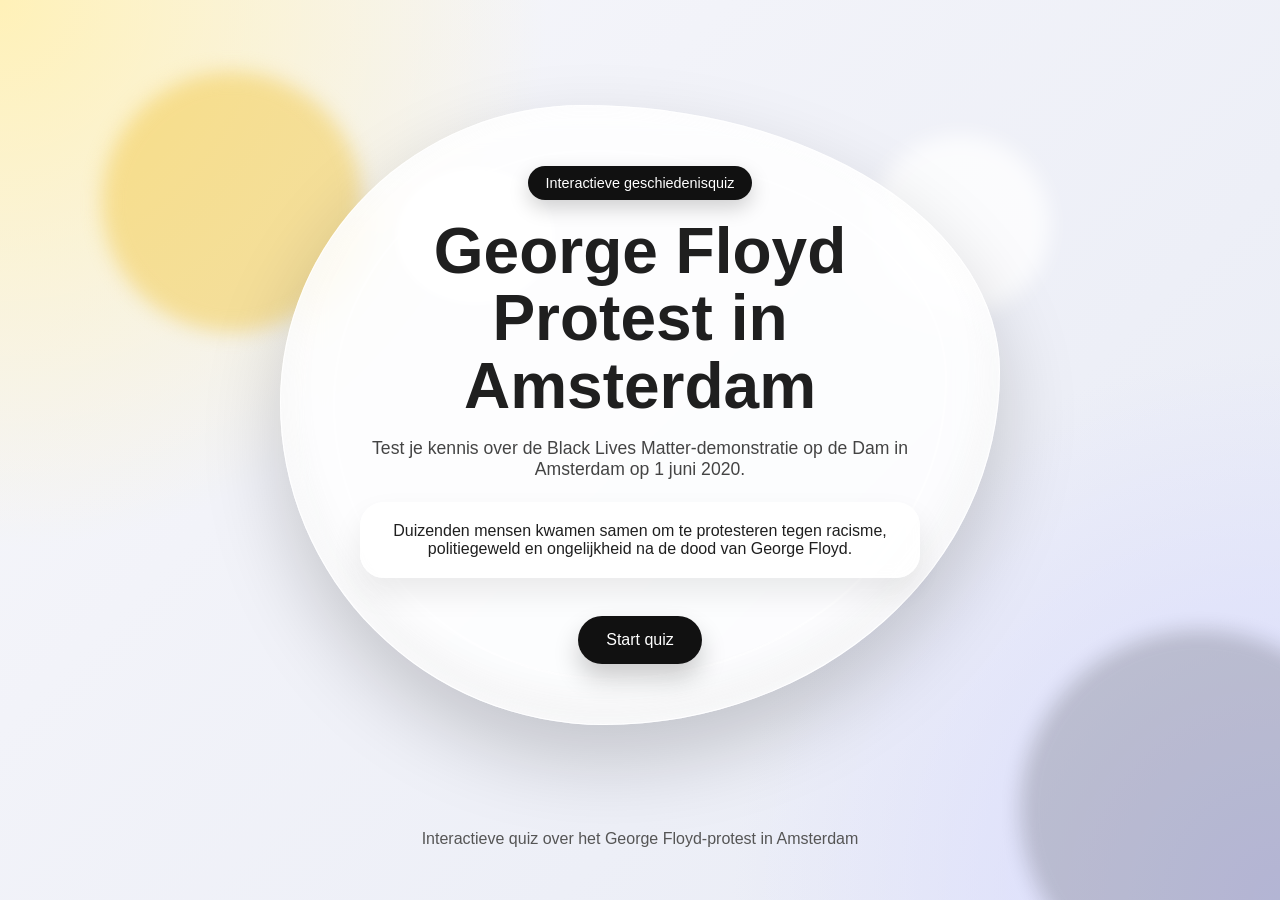
==== index.html @ 0e149b81 "George floyd Ahmad" ====
<!DOCTYPE html>
<html lang="nl">
<head>
  <meta charset="UTF-8" />
  <meta name="viewport" content="width=device-width, initial-scale=1.0" />
  <title>Quiz: George Floyd Protest in Amsterdam</title>
  <link rel="stylesheet" href="style.css" />
</head>
<body>
  <div class="bg-circle circle-one"></div>
  <div class="bg-circle circle-two"></div>
  <div class="bg-circle circle-three"></div>

  <main class="page-wrapper">
    <section class="circle-popup">
      <div id="start-screen" class="screen active">
        <p class="small-label">Interactieve geschiedenisquiz</p>
        <h1>George Floyd Protest in Amsterdam</h1>
        <p class="intro-text">
          Test je kennis over de Black Lives Matter-demonstratie op de Dam in Amsterdam op 1 juni 2020.
        </p>

        <div class="info-box">
          <p>
            Duizenden mensen kwamen samen om te protesteren tegen racisme, politiegeweld en ongelijkheid na de dood van George Floyd.
          </p>
        </div>

        <button id="start-btn" class="main-btn">Start quiz</button>
      </div>

      <div id="quiz-screen" class="screen hidden">
        <div class="quiz-top">
          <span id="question-number">Vraag 1 van 6</span>
          <span id="score-display">Score: 0</span>
        </div>

        <div class="progress-ring">
          <div class="progress-bar">
            <div id="progress-fill"></div>
          </div>
        </div>

        <h2 id="question-text">Vraag komt hier</h2>
        <div id="answer-buttons" class="answer-grid"></div>

        <p id="feedback"></p>
        <button id="next-btn" class="main-btn hidden">Volgende vraag</button>
      </div>

      <div id="result-screen" class="screen hidden">
        <p class="small-label">Resultaat</p>
        <h1>Quiz klaar!</h1>
        <p id="final-score" class="intro-text"></p>
        <p id="result-message" class="info-box"></p>
        <button id="restart-btn" class="main-btn">Opnieuw proberen</button>
      </div>
    </section>
  </main>

  <footer>
    <p>Interactieve quiz over het George Floyd-protest in Amsterdam</p>
  </footer>

  <script src="script.js"></script>
</body>
</html>
---- style.css ----
* {
  margin: 0;
  padding: 0;
  box-sizing: border-box;
}

html {
  scroll-behavior: smooth;
}

body {
  min-height: 100vh;
  font-family: Arial, Helvetica, sans-serif;
  background:
    radial-gradient(circle at top left, #fff1b8, transparent 35%),
    radial-gradient(circle at bottom right, #d7d9ff, transparent 35%),
    linear-gradient(135deg, #f7f7fb, #e8ebf5);
  color: #1f1f1f;
  overflow-x: hidden;
}

.bg-circle {
  position: fixed;
  border-radius: 50%;
  z-index: -1;
  filter: blur(10px);
  opacity: 0.5;
  animation: float 7s ease-in-out infinite;
}

.circle-one {
  width: 260px;
  height: 260px;
  background: #f2c94c;
  top: 8%;
  left: 8%;
}

.circle-two {
  width: 360px;
  height: 360px;
  background: #111;
  right: -100px;
  bottom: -90px;
  opacity: 0.18;
  animation-delay: 1.5s;
}

.circle-three {
  width: 180px;
  height: 180px;
  background: #ffffff;
  right: 18%;
  top: 15%;
  opacity: 0.75;
  animation-delay: 3s;
}

.page-wrapper {
  min-height: calc(100vh - 70px);
  display: flex;
  align-items: center;
  justify-content: center;
  padding: 40px 20px;
}

.circle-popup {
  width: min(92vw, 720px);
  min-height: 620px;
  padding: 55px;
  border-radius: 42% 58% 55% 45% / 48% 43% 57% 52%;
  background: rgba(255, 255, 255, 0.82);
  backdrop-filter: blur(20px);
  box-shadow:
    0 35px 80px rgba(0, 0, 0, 0.18),
    inset 0 0 40px rgba(255, 255, 255, 0.9),
    inset 0 -18px 40px rgba(0, 0, 0, 0.06);
  border: 1px solid rgba(255, 255, 255, 0.9);
  display: flex;
  align-items: center;
  justify-content: center;
  animation: popIn 0.9s cubic-bezier(0.16, 1, 0.3, 1), morph 8s ease-in-out infinite;
  position: relative;
}

.circle-popup::before {
  content: "";
  position: absolute;
  width: 22%;
  height: 22%;
  top: 10%;
  left: 16%;
  border-radius: 50%;
  background: rgba(255, 255, 255, 0.75);
  filter: blur(2px);
}

.circle-popup::after {
  content: "";
  position: absolute;
  width: 85%;
  height: 85%;
  border-radius: inherit;
  border: 2px solid rgba(255, 255, 255, 0.55);
  pointer-events: none;
}

.screen {
  width: 100%;
  max-width: 560px;
  text-align: center;
  position: relative;
  z-index: 2;
  animation: softFade 0.45s ease;
}

.hidden {
  display: none;
}

.small-label {
  display: inline-block;
  background: #111;
  color: white;
  padding: 9px 18px;
  border-radius: 999px;
  font-size: 0.9rem;
  margin-bottom: 18px;
  box-shadow: 0 8px 20px rgba(0, 0, 0, 0.18);
}

h1 {
  font-size: clamp(2.1rem, 6vw, 4rem);
  line-height: 1.05;
  margin-bottom: 18px;
}

h2 {
  font-size: clamp(1.6rem, 4vw, 2.4rem);
  line-height: 1.2;
  margin-bottom: 24px;
}

.intro-text {
  font-size: 1.1rem;
  margin-bottom: 22px;
  color: #444;
}

.info-box {
  background: rgba(255, 255, 255, 0.75);
  border-radius: 24px;
  padding: 20px;
  margin: 20px 0;
  box-shadow:
    0 15px 30px rgba(0, 0, 0, 0.08),
    inset 0 0 20px rgba(255, 255, 255, 0.9);
}

.info-box p {
  margin: 0;
}

.main-btn {
  border: none;
  background: #111;
  color: white;
  padding: 15px 28px;
  border-radius: 999px;
  font-size: 1rem;
  cursor: pointer;
  margin-top: 18px;
  transition:
    transform 0.25s ease,
    box-shadow 0.25s ease,
    background 0.25s ease;
  box-shadow: 0 14px 26px rgba(0, 0, 0, 0.2);
}

.main-btn:hover {
  transform: translateY(-5px) scale(1.04);
  background: #2b2b2b;
  box-shadow: 0 22px 35px rgba(0, 0, 0, 0.25);
}

.main-btn:active {
  transform: translateY(-1px) scale(0.98);
}

.quiz-top {
  display: flex;
  justify-content: space-between;
  gap: 15px;
  margin-bottom: 18px;
  font-weight: bold;
  color: #333;
}

.progress-ring {
  background: rgba(255, 255, 255, 0.6);
  padding: 8px;
  border-radius: 999px;
  margin-bottom: 28px;
  box-shadow: inset 0 0 12px rgba(0, 0, 0, 0.08);
}

.progress-bar {
  height: 12px;
  background: #e4e4e4;
  border-radius: 999px;
  overflow: hidden;
}

#progress-fill {
  height: 100%;
  width: 0%;
  background: #f2c94c;
  border-radius: 999px;
  transition: width 0.55s cubic-bezier(0.16, 1, 0.3, 1);
}

.answer-grid {
  display: grid;
  gap: 14px;
  margin-top: 20px;
}

.answer-btn {
  border: 2px solid rgba(0, 0, 0, 0.08);
  background: rgba(255, 255, 255, 0.9);
  color: #222;
  padding: 16px 18px;
  border-radius: 20px;
  cursor: pointer;
  font-size: 1rem;
  text-align: left;
  transition:
    transform 0.25s ease,
    background 0.25s ease,
    border-color 0.25s ease,
    box-shadow 0.25s ease;
  box-shadow: 0 10px 22px rgba(0, 0, 0, 0.06);
}

.answer-btn:hover {
  transform: translateX(8px) scale(1.02);
  border-color: #f2c94c;
  box-shadow: 0 16px 30px rgba(0, 0, 0, 0.12);
}

.answer-btn:disabled {
  cursor: not-allowed;
}

.correct {
  background: #c8f7c5;
  border-color: #27ae60;
  animation: answerPop 0.35s ease;
}

.wrong {
  background: #ffd1d1;
  border-color: #c0392b;
  animation: shake 0.35s ease;
}

#feedback {
  min-height: 30px;
  margin-top: 18px;
  font-weight: bold;
}

footer {
  text-align: center;
  color: #555;
  padding: 0 20px 25px;
}

footer p {
  margin: 0;
}

@keyframes popIn {
  from {
    opacity: 0;
    transform: scale(0.45) translateY(40px);
  }

  to {
    opacity: 1;
    transform: scale(1) translateY(0);
  }
}

@keyframes morph {
  0% {
    border-radius: 42% 58% 55% 45% / 48% 43% 57% 52%;
  }

  50% {
    border-radius: 58% 42% 45% 55% / 43% 57% 43% 57%;
  }

  100% {
    border-radius: 42% 58% 55% 45% / 48% 43% 57% 52%;
  }
}

@keyframes float {
  0% {
    transform: translateY(0) scale(1);
  }

  50% {
    transform: translateY(-25px) scale(1.05);
  }

  100% {
    transform: translateY(0) scale(1);
  }
}

@keyframes softFade {
  from {
    opacity: 0;
    transform: scale(0.96) translateY(10px);
  }

  to {
    opacity: 1;
    transform: scale(1) translateY(0);
  }
}

@keyframes answerPop {
  0% {
    transform: scale(1);
  }

  50% {
    transform: scale(1.04);
  }

  100% {
    transform: scale(1);
  }
}

@keyframes shake {
  0% {
    transform: translateX(0);
  }

  25% {
    transform: translateX(-6px);
  }

  50% {
    transform: translateX(6px);
  }

  75% {
    transform: translateX(-4px);
  }

  100% {
    transform: translateX(0);
  }
}

@media (max-width: 700px) {
  .page-wrapper {
    padding: 25px 14px;
  }

  .circle-popup {
    width: 100%;
    min-height: auto;
    padding: 35px 24px;
    border-radius: 32px;
    animation: popIn 0.9s cubic-bezier(0.16, 1, 0.3, 1);
  }

  .circle-popup::before,
  .circle-popup::after {
    display: none;
  }

  .quiz-top {
    flex-direction: column;
    align-items: center;
  }

  .answer-btn {
    text-align: center;
  }
}
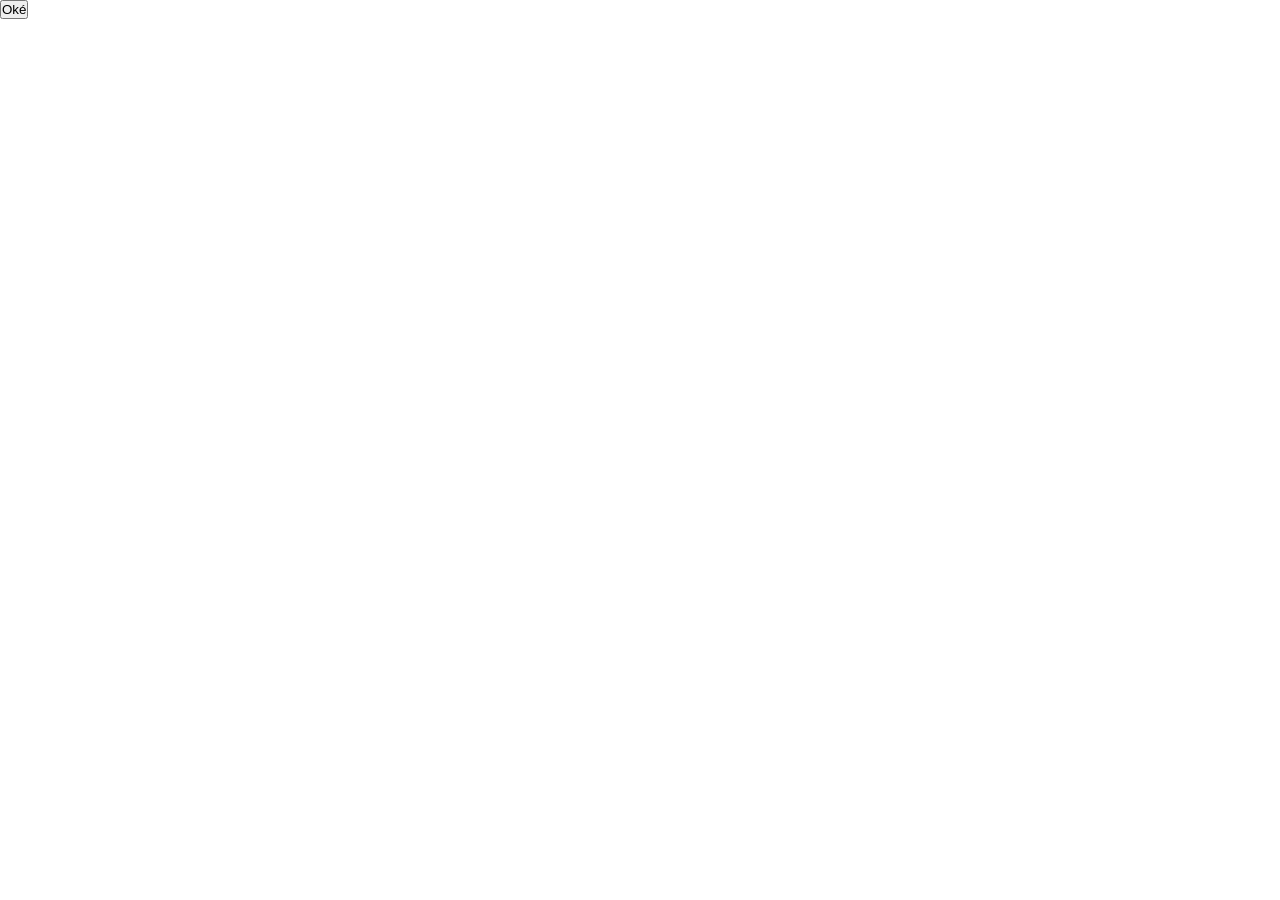
==== commit a072a5ff: "22 mei" ====
--- a/index.html
+++ b/index.html
@@ -1,67 +1,13 @@
 <!DOCTYPE html>
 <html lang="nl">
 <head>
-  <meta charset="UTF-8" />
-  <meta name="viewport" content="width=device-width, initial-scale=1.0" />
-  <title>Quiz: George Floyd Protest in Amsterdam</title>
-  <link rel="stylesheet" href="style.css" />
+    <meta charset="UTF-8">
+    <meta name="viewport" content="width=device-width, initial-scale=1.0">
+    <link rel="stylesheet" href="css/De_Dam_style.css">
+    <script src="js/De_Dam_main.js" type="module"></script>
+    <title>De Dam</title>
 </head>
 <body>
-  <div class="bg-circle circle-one"></div>
-  <div class="bg-circle circle-two"></div>
-  <div class="bg-circle circle-three"></div>
-
-  <main class="page-wrapper">
-    <section class="circle-popup">
-      <div id="start-screen" class="screen active">
-        <p class="small-label">Interactieve geschiedenisquiz</p>
-        <h1>George Floyd Protest in Amsterdam</h1>
-        <p class="intro-text">
-          Test je kennis over de Black Lives Matter-demonstratie op de Dam in Amsterdam op 1 juni 2020.
-        </p>
-
-        <div class="info-box">
-          <p>
-            Duizenden mensen kwamen samen om te protesteren tegen racisme, politiegeweld en ongelijkheid na de dood van George Floyd.
-          </p>
-        </div>
-
-        <button id="start-btn" class="main-btn">Start quiz</button>
-      </div>
-
-      <div id="quiz-screen" class="screen hidden">
-        <div class="quiz-top">
-          <span id="question-number">Vraag 1 van 6</span>
-          <span id="score-display">Score: 0</span>
-        </div>
-
-        <div class="progress-ring">
-          <div class="progress-bar">
-            <div id="progress-fill"></div>
-          </div>
-        </div>
-
-        <h2 id="question-text">Vraag komt hier</h2>
-        <div id="answer-buttons" class="answer-grid"></div>
-
-        <p id="feedback"></p>
-        <button id="next-btn" class="main-btn hidden">Volgende vraag</button>
-      </div>
-
-      <div id="result-screen" class="screen hidden">
-        <p class="small-label">Resultaat</p>
-        <h1>Quiz klaar!</h1>
-        <p id="final-score" class="intro-text"></p>
-        <p id="result-message" class="info-box"></p>
-        <button id="restart-btn" class="main-btn">Opnieuw proberen</button>
-      </div>
-    </section>
-  </main>
-
-  <footer>
-    <p>Interactieve quiz over het George Floyd-protest in Amsterdam</p>
-  </footer>
-
-  <script src="script.js"></script>
+    
 </body>
 </html>
--- a/css/De_Dam_style.css
+++ b/css/De_Dam_style.css
@@ -0,0 +1,53 @@
+*{
+    margin: 0;
+    padding: 0;
+    box-sizing: border-box;
+}
+
+html, body {
+    min-height: 100vh;
+    overflow: hidden;
+}
+
+html {
+    font-size: 62.5%; /* font is 10px */
+    scroll-behavior: smooth;
+    font-family: sans-serif;
+}
+
+img{
+    display: flex;
+    justify-self: center;
+    position: absolute;
+    max-width: 100%;
+    height: auto;
+}
+
+h1 {
+    display: flex;
+    justify-self: center;
+}
+
+.image {
+    width: 90vw;
+}
+
+.eerste_audio_button {
+    position: absolute;
+    width: 1rem;
+    height: 1rem;
+    bottom: 16rem;
+    left: 50vw;
+    border-radius: 1rem;
+}
+
+@media screen and (max-width: 667px) {
+    .image {
+        width: 58rem;
+    }
+
+    button {
+        bottom: 2rem;
+        left: 1rem;
+    }
+}
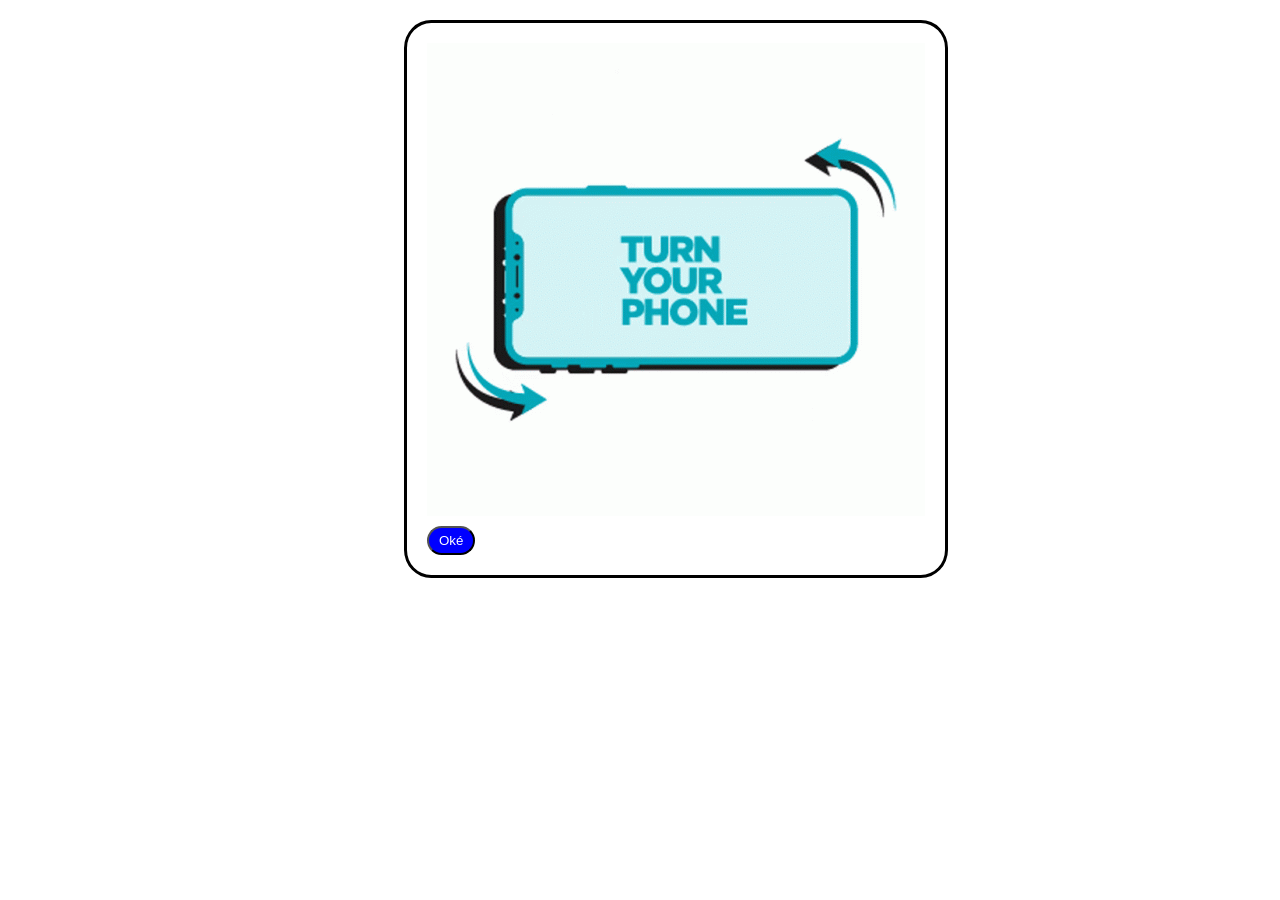
==== commit 554d6759: "Module aangepast" ====
--- a/index.html
+++ b/index.html
@@ -3,8 +3,8 @@
 <head>
     <meta charset="UTF-8">
     <meta name="viewport" content="width=device-width, initial-scale=1.0">
-    <link rel="stylesheet" href="css/De_Dam_style.css">
-    <script src="js/De_Dam_main.js" type="module"></script>
+    <link rel="stylesheet" href="../css/De_Dam_style.css">
+    <script src="../js/De_Dam_main.js" type="module"></script>
     <title>De Dam</title>
 </head>
 <body>
--- a/css/De_Dam_style.css
+++ b/css/De_Dam_style.css
@@ -18,9 +18,26 @@
 img{
     display: flex;
     justify-self: center;
-    position: absolute;
     max-width: 100%;
     height: auto;
+}
+
+.pop-up_scherm {
+    position: absolute;
+    padding: 2rem;
+    left: 30vw;
+    justify-content: center;
+    border: black solid;
+    border-radius: 5%;
+    margin: 2rem;
+}
+
+.oke_button {
+    border-radius: 5rem;
+    padding: 0.5rem 1rem 0.5rem 1rem;
+    margin-top: 1rem;
+    background-color: blue;
+    color: white;
 }
 
 h1 {
@@ -28,17 +45,37 @@
     justify-self: center;
 }
 
-.image {
-    width: 90vw;
+.De_Dam_image {
+    padding: 1rem;
+    height: 40vw;
 }
 
 .eerste_audio_button {
     position: absolute;
-    width: 1rem;
-    height: 1rem;
-    bottom: 16rem;
-    left: 50vw;
+    width: 2rem;
+    height: 2rem;
+    bottom: 25rem;
+    left: 47vw;
     border-radius: 1rem;
+    background-color: blue;
+}
+
+.div__Audio_Balk {
+    position: absolute;
+    width: 6rem;
+    height: 6rem;
+    bottom: 28rem;
+    left: 44vw;
+    background-color: white;
+}
+
+.button__Audio_button {
+    position: relative;
+    top: 30%;
+    display: flex;
+    padding: 0.2rem;
+    justify-self: center;
+    border-radius: 5rem;
 }
 
 @media screen and (max-width: 667px) {
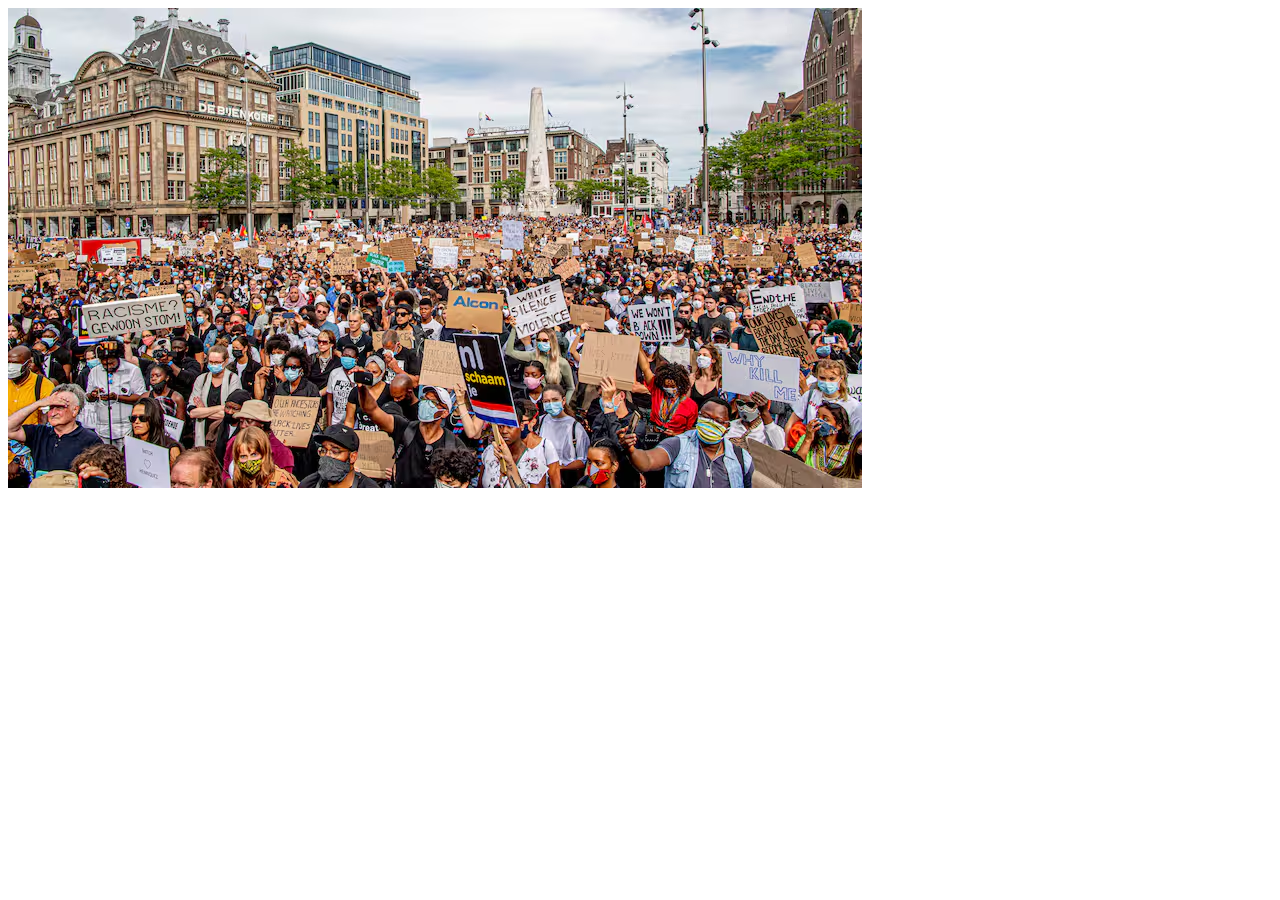
==== commit eb7929b1: "plaatje in ... i don't anymore the message" ====
--- a/index.html
+++ b/index.html
@@ -3,11 +3,11 @@
 <head>
     <meta charset="UTF-8">
     <meta name="viewport" content="width=device-width, initial-scale=1.0">
-    <link rel="stylesheet" href="../css/De_Dam_style.css">
-    <script src="../js/De_Dam_main.js" type="module"></script>
+    <link rel="stylesheet">
+    <script></script>
     <title>De Dam</title>
 </head>
 <body>
-    
+    <img src="image/onderzoek-besluitvorming-rond-black-lives-matter-protest-op-dam-was-slordig.png" alt="Mensen die protesteren op de dam">
 </body>
 </html>
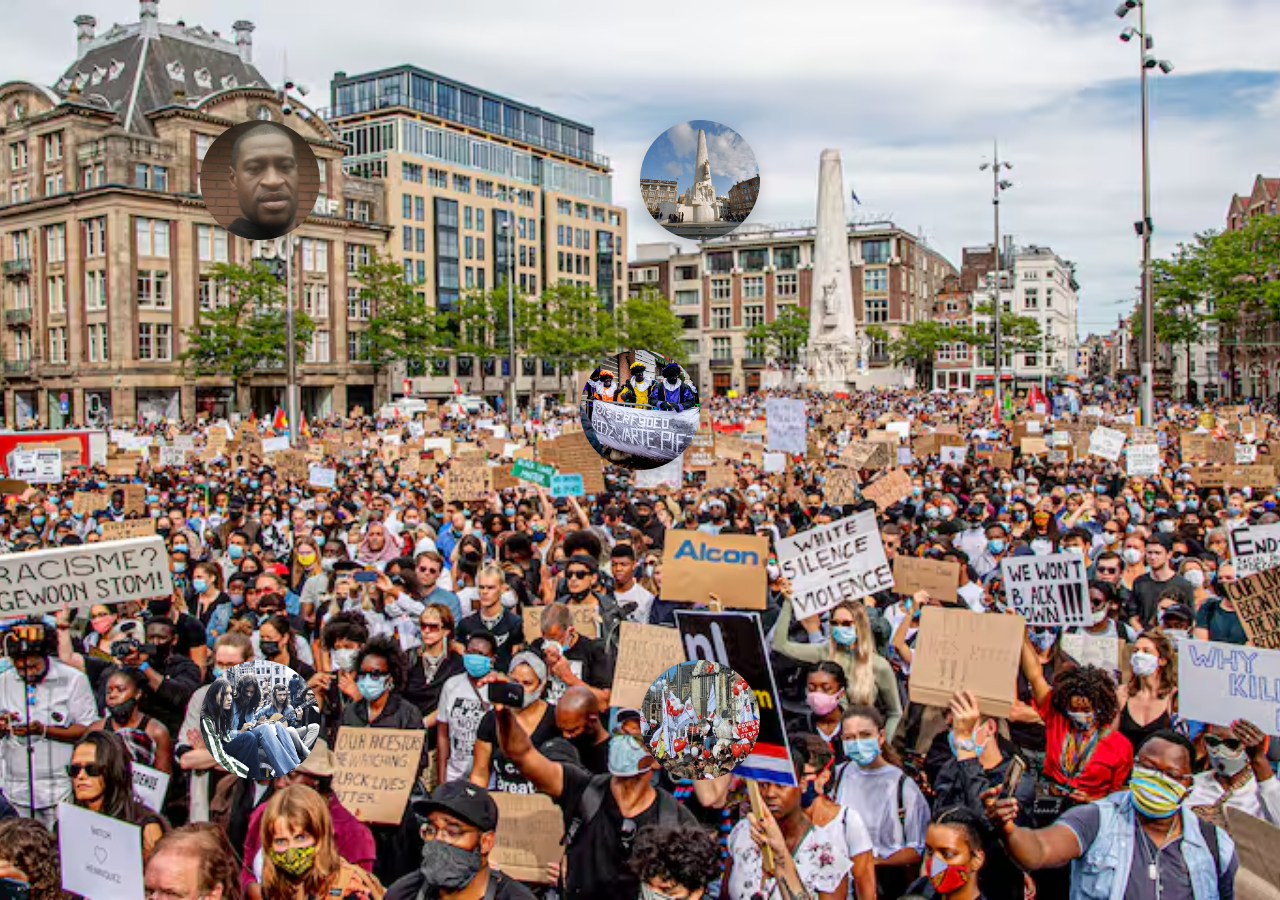
==== commit 7bfb3796: "De Dam bubbles sub onderwerpen" ====
--- a/index.html
+++ b/index.html
@@ -1,13 +1,69 @@
 <!DOCTYPE html>
-<html lang="nl">
+<html lang="en">
 <head>
-    <meta charset="UTF-8">
-    <meta name="viewport" content="width=device-width, initial-scale=1.0">
-    <link rel="stylesheet">
-    <script></script>
-    <title>De Dam</title>
+  <meta charset="UTF-8">
+  <meta name="viewport" content="width=device-width, initial-scale=1.0">
+  <title>De Dam</title>
+  <link rel="stylesheet" href="css/style.css">
 </head>
 <body>
-    <img src="image/onderzoek-besluitvorming-rond-black-lives-matter-protest-op-dam-was-slordig.png" alt="Mensen die protesteren op de dam">
+
+  <!-- Het Monument -->
+  <div id="het-monument" class="bubble-container">
+    <div class="bubble">
+      <img src="image/Overzicht_voorzijde-Amsterdam-20357041-RCE.jpg" alt="Het Monument">
+    </div>
+
+    <div class="popup-text">
+      Het Nationaal Monument op de Dam is een herdenkingsmonument voor de slachtoffers van de Tweede Wereldoorlog. Het werd onthuld in 1956 en staat symbool voor vrijheid, vrede en herdenking. Elk jaar vindt hier op 4 mei de nationale Dodenherdenking plaats.
+    </div>
+  </div>
+
+  <!-- Corona Protest -->
+  <div id="corona" class="bubble-container">
+    <div class="bubble">
+      <img src="image/Grote drukte bij coronaprotest op Dam, stoet loopt door de binnenstad.jpg" alt="Corona Protest">
+    </div>
+
+    <div class="popup-text">
+      Tijdens de coronapandemie vonden op de Dam protesten plaats tegen coronamaatregelen. Sommige demonstraties trokken veel mensen, waardoor discussie ontstond over de naleving van de coronaregels.
+    </div>
+  </div>
+
+  <!-- George Floyd -->
+  <div id="George-Floyd" class="bubble-container">
+    <div class="bubble">
+      <img src="image/_112565487_floyd.png" alt="George Floyd">
+    </div>
+
+    <div class="popup-text">
+      De dood van George Floyd leidde wereldwijd tot protesten tegen racisme en politiegeweld. Op de De Dam in Amsterdam kwamen op 1 juni 2020 duizenden mensen bijeen voor een grote Black Lives Matter-demonstratie om solidariteit te tonen en aandacht te vragen voor discriminatie en ongelijkheid.
+    </div>
+  </div>
+
+  <!-- De jongeren -->
+  <div id="jongeren" class="bubble-container">
+    <div class="bubble">
+      <img src="image/Jongeren_in_Amsterdam_bij_het_Monument_op_de_Dam,_Bestanddeelnr_254-9287.jpg" alt="jongeren">
+    </div>
+
+    <div class="popup-text">
+      Veel jongeren werden door het Black Lives Matter-protest op de De Dam bewuster van racisme en discriminatie. Het protest motiveerde hen om zich meer uit te spreken over gelijkheid, sociale rechtvaardigheid en maatschappelijke problemen.
+    </div>
+  </div>
+
+  <!-- zwarte-piet -->
+  <div id="zwarte-piet" class="bubble-container">
+    <div class="bubble">
+      <img src="image/2017-actievoerders-voor-het-behoud-van-zwarte-piet-tijdens-de.jpg" alt="zwarte piet">
+    </div>
+
+    <div class="popup-text">
+      Het Black Lives Matter-protest op de De Dam zorgde voor meer aandacht voor de discussie over Zwarte Piet. Veel mensen zagen beide onderwerpen als onderdeel van de strijd tegen racisme.
+    </div>
+  </div>
+
+  <script src="js/script.js"></script>
+
 </body>
 </html>
--- a/css/style.css
+++ b/css/style.css
@@ -0,0 +1,111 @@
+body {
+  font-family: Arial, sans-serif;
+  min-height: 100vh;
+  margin: 0;
+
+  background-image: url("../image/onderzoek-besluitvorming-rond-black-lives-matter-protest-op-dam-was-slordig.png");
+  background-repeat: no-repeat;
+  background-size: cover;
+  background-position: center;
+}
+
+.bubble-container {
+  position: absolute;
+  text-align: center;
+}
+
+/* Bubble Positions */
+
+#het-monument {
+  top: 120px;
+  right: 520px;
+}
+
+#corona {
+  bottom: 120px;
+  right: 520px;
+}
+
+#George-Floyd {
+  top: 120px;
+  left: 200px;
+}
+
+#jongeren {
+  bottom: 120px;
+  left: 200px;
+}
+
+#zwarte-piet {
+  top: 350px;
+  left: 50%;
+  transform: translateX(-50%);
+}
+
+/* Bubble Style */
+
+.bubble {
+  width: 120px;
+  height: 120px;
+
+  border-radius: 50%;
+  overflow: hidden;
+  cursor: pointer;
+
+  box-shadow: 0 6px 15px rgba(0, 0, 0, 0.2);
+
+  transition: transform 0.2s ease;
+
+  display: flex;
+  justify-content: center;
+  align-items: center;
+
+  margin: 0 auto;
+}
+
+.bubble:hover {
+  transform: scale(1.08);
+}
+
+.bubble img {
+  width: 100%;
+  height: 100%;
+  object-fit: cover;
+}
+
+/* Popup */
+
+.popup-text {
+  display: none;
+
+  margin-top: 12px;
+  padding: 10px 14px;
+
+  background: white;
+  border-radius: 14px;
+
+  max-width: 220px;
+
+  font-size: 14px;
+  line-height: 1.4;
+
+  box-shadow: 0 4px 10px rgba(0, 0, 0, 0.15);
+
+  animation: popUp 0.25s ease;
+}
+
+.popup-text.show {
+  display: inline-block;
+}
+
+@keyframes popUp {
+  from {
+    opacity: 0;
+    transform: translateY(-5px) scale(0.95);
+  }
+
+  to {
+    opacity: 1;
+    transform: translateY(0) scale(1);
+  }
+}
